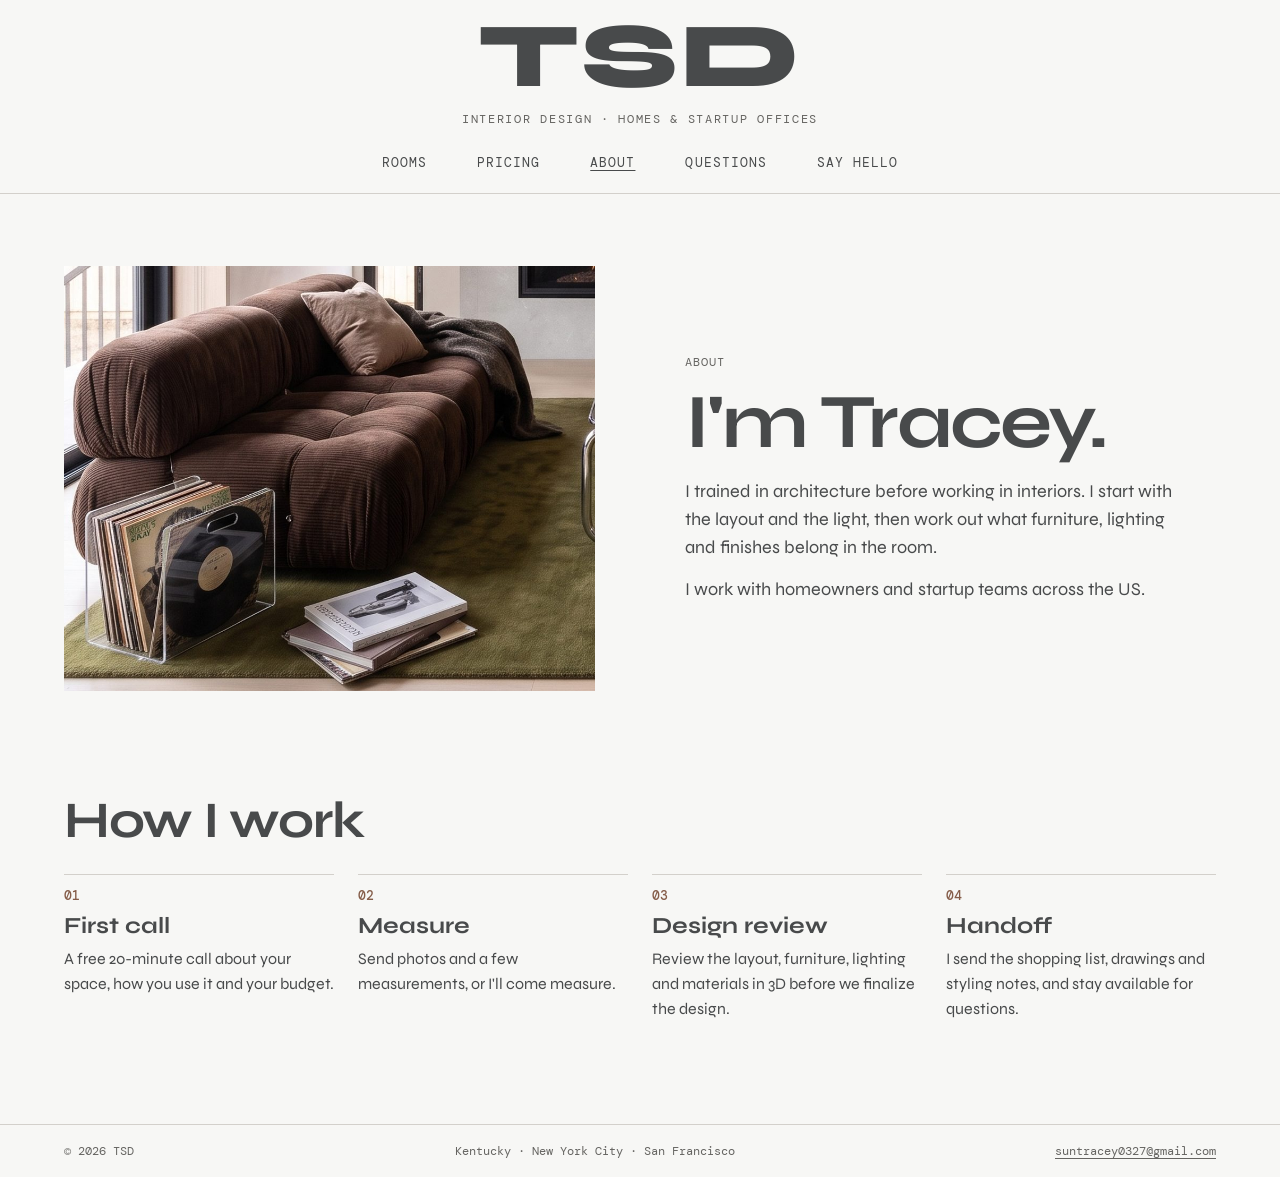
==== about/index.html @ 94e39e54 "Give each TSD navigation tab its own page" ====
<!doctype html>
<html lang="en">
<head>
<meta charset="utf-8">
<meta name="viewport" content="width=device-width, initial-scale=1">
<title>About · TSD Interior Design</title>
<meta name="description" content="Meet Tracey, an interior designer trained in architecture, and see how she works with homeowners and startup teams.">
<link rel="canonical" href="https://tsd.suntracey.workers.dev/about/">
<link rel="icon" href="../assets/favicon.svg" type="image/svg+xml">
<link rel="stylesheet" href="../style.css">
</head>
<body>
<a class="skip" href="#main">Skip to content</a>
<header class="top">
  <a class="top__title" href="../">TSD</a>
  <p class="top__sub">Interior design · homes &amp; startup offices</p>
  <nav class="top__nav" aria-label="Main">
    <a href="../rooms/">Rooms</a>
    <a href="../pricing/">Pricing</a>
    <a href="../about/" aria-current="page">About</a>
    <a href="../questions/">Questions</a>
    <a href="../contact/">Say hello</a>
  </nav>
</header>

<main id="main" class="page wrap">
  <section class="hello">
    <div class="hello__pic"><img src="../assets/detail-den-sofa.jpg" alt="Brown corduroy sofa with a rack of records and a stack of books on a green rug" loading="lazy"></div>
    <div class="hello__text">
      <p class="label">About</p>
      <h1>I'm Tracey.</h1>
      <p>I trained in architecture before working in interiors. I start with the layout and the light, then work out what furniture, lighting and finishes belong in the room.</p>
      <p>I work with homeowners and startup teams across the US.</p>
    </div>
  </section>

  <section class="steps-sec" id="process">
    <h2>How I work</h2>
    <ol class="steps">
      <li><b>01</b><h3>First call</h3><p>A free 20-minute call about your space, how you use it and your budget.</p></li>
      <li><b>02</b><h3>Measure</h3><p>Send photos and a few measurements, or I'll come measure.</p></li>
      <li><b>03</b><h3>Design review</h3><p>Review the layout, furniture, lighting and materials in 3D before we finalize the design.</p></li>
      <li><b>04</b><h3>Handoff</h3><p>I send the shopping list, drawings and styling notes, and stay available for questions.</p></li>
    </ol>
  </section>
</main>

<footer class="foot">
  <div class="foot__row"><span>© 2026 TSD</span><span>Kentucky · New York City · San Francisco</span><a href="mailto:suntracey0327@gmail.com">suntracey0327@gmail.com</a></div>
</footer>
</body>
</html>
---- style.css ----
@import url("https://fonts.googleapis.com/css2?family=DM+Mono:wght@400;500&family=Syne:wght@400;700;800&display=swap");

:root {
  --linen: #F7F7F5;
  --white: #FFFFFF;
  --stone: #D3D0CB;
  --grey: #656461;
  --charcoal: #484A4B;
  --accent: #855D49;
  --syne: "Syne", system-ui, sans-serif;
  --mono: "DM Mono", ui-monospace, monospace;
  --pad: clamp(20px, 5vw, 72px);
  --space: clamp(56px, 8vw, 112px);
}

*, *::before, *::after { box-sizing: border-box; }
body { margin: 0; background: var(--linen); color: var(--charcoal); font-family: var(--syne); font-size: 18px; line-height: 1.55; }
img { display: block; max-width: 100%; }
figure { margin: 0; }
a { color: inherit; text-underline-offset: 0.22em; }
a:hover { color: var(--accent); }
button, input, select, textarea { font: inherit; color: inherit; }
:focus-visible { outline: 2px solid var(--accent); outline-offset: 4px; }
h1, h2, h3 { font-weight: 700; line-height: 1.08; }
h1 { font-size: clamp(38px, 6vw, 84px); letter-spacing: -0.035em; margin: 0; }
h2 { font-size: clamp(30px, 4vw, 54px); letter-spacing: -0.025em; margin: 0; }
h3 { font-size: 23px; margin: 0; }
.wrap { max-width: 1440px; margin-inline: auto; padding-inline: var(--pad); }
.skip { position: absolute; left: -9999px; }
.skip:focus { left: 16px; top: 16px; z-index: 10; background: var(--white); padding: 8px 12px; }
.label, .cap, .text-link {
  font-family: var(--mono);
  font-size: 12px;
  letter-spacing: 0.08em;
  text-transform: uppercase;
}
.label { color: var(--grey); margin: 0 0 10px; }
.cap { color: var(--grey); margin: 10px 0 0; }
.text-link { display: inline-block; padding-block: 8px; }
.btn {
  display: inline-flex;
  align-items: center;
  justify-content: center;
  gap: 10px;
  min-height: 44px;
  padding: 10px 16px;
  background: var(--charcoal);
  border: 1px solid var(--charcoal);
  color: var(--white);
  font-family: var(--mono);
  font-size: 13px;
  text-decoration: none;
  cursor: pointer;
}
.btn:hover { background: var(--accent); border-color: var(--accent); color: var(--white); }

/* Shared masthead */
.top { text-align: center; padding: 10px var(--pad) 8px; border-bottom: 1px solid var(--stone); }
.top__title { display: inline-block; font-weight: 800; font-size: clamp(54px, 8vw, 92px); line-height: 1; letter-spacing: 0.02em; text-decoration: none; }
.top__sub { margin: 8px 0 12px; font-family: var(--mono); font-size: 12px; letter-spacing: 0.14em; text-transform: uppercase; color: var(--grey); }
.top__nav { display: flex; flex-wrap: wrap; justify-content: center; gap: 0 clamp(12px, 4vw, 50px); font-family: var(--mono); font-size: 13px; letter-spacing: 0.08em; text-transform: uppercase; }
.top__nav a { display: grid; place-items: center; min-height: 44px; text-decoration: none; }
.top__nav a:hover, .top__nav a[aria-current] { text-decoration: underline; }

/* Standalone pages */
.page { padding-block: clamp(36px, 6vw, 72px) var(--space); }
.page__title { margin-bottom: 24px; }

/* Homepage and navigation pages */
.cover img { width: 100%; height: clamp(340px, calc(100svh - 185px), 780px); object-fit: cover; object-position: 50% 62%; }
.intro { display: grid; grid-template-columns: minmax(0, 7fr) minmax(0, 4fr); gap: 5vw; align-items: end; padding-block: var(--space); }
.intro h1 { max-width: 15ch; }
.intro p { max-width: 36ch; margin: 0 0 10px; }
.rooms__head { display: flex; flex-wrap: wrap; justify-content: space-between; align-items: end; gap: 12px 24px; border-top: 1px solid var(--stone); padding: 24px 0; }
.room-grid { display: grid; grid-template-columns: repeat(4, minmax(0, 1fr)); gap: 20px 16px; }
.room-grid a { text-decoration: none; }
.room-grid a:hover span { text-decoration: underline; }
.room-grid img { width: 100%; aspect-ratio: 4 / 5; object-fit: cover; }
.room-grid span { display: block; margin-top: 8px; font-family: var(--mono); font-size: 13px; }
.study { margin-top: clamp(40px, 6vw, 76px); }
.study h3 { margin-bottom: 16px; }
.study__images { display: grid; grid-template-columns: repeat(2, minmax(0, 1fr)); gap: 16px; }
.study__images img { width: 100%; aspect-ratio: 1654 / 1376; object-fit: cover; }
.hello { display: grid; grid-template-columns: minmax(0, 1fr) minmax(0, 1fr); align-items: center; gap: clamp(24px, 7vw, 100px); }
.hello__pic img { width: 100%; aspect-ratio: 5 / 4; object-fit: cover; }
.hello__text p:not(.label) { max-width: 45ch; margin: 14px 0 0; }
.steps-sec { margin-top: var(--space); }
.steps { list-style: none; margin: 26px 0 0; padding: 0; display: grid; grid-template-columns: repeat(4, minmax(0, 1fr)); gap: 24px; }
.steps li { border-top: 1px solid var(--stone); padding-top: 12px; }
.steps b { display: block; margin-bottom: 10px; font: 500 13px var(--mono); color: var(--accent); }
.steps p { margin: 8px 0 0; font-size: 16px; }
.faq-sec, .contact { display: grid; grid-template-columns: minmax(0, 4fr) minmax(0, 7fr); gap: 5vw; }
.faq { border-top: 1px solid var(--stone); }
.faq details { border-bottom: 1px solid var(--stone); padding: 16px 0; }
.faq summary { cursor: pointer; list-style: none; display: flex; justify-content: space-between; gap: 16px; font-weight: 700; }
.faq summary::-webkit-details-marker { display: none; }
.faq summary::after { content: "+"; font-family: var(--mono); color: var(--accent); }
.faq details[open] summary::after { content: "−"; }
.faq details p { margin: 8px 0 0; max-width: 62ch; }
.contact__mail { display: inline-block; margin-top: 14px; overflow-wrap: anywhere; }
.form { display: grid; gap: 16px; }
.form label { display: grid; gap: 4px; font-family: var(--mono); font-size: 13px; }
.form input, .form select, .form textarea {
  width: 100%;
  min-height: 44px;
  padding: 8px 10px;
  border: 1px solid var(--stone);
  border-radius: 0;
  background: var(--white);
  font: 400 17px var(--syne);
}
.form textarea { resize: vertical; }
.form .btn { justify-self: start; }
.form__note { margin: 0; font-size: 14px; color: var(--grey); }

/* Project */
.col, .pp { margin: 0 auto; padding: clamp(36px, 6vw, 72px) var(--pad) var(--space); }
.col { max-width: 1280px; }
.story { max-width: 62ch; margin-top: 20px; }
.story p { margin: 0; }
.facts { display: flex; flex-wrap: wrap; gap: 12px 40px; margin: 24px 0 0; font-family: var(--mono); font-size: 13px; }
.facts dt { color: var(--grey); text-transform: uppercase; font-size: 11px; letter-spacing: 0.08em; }
.facts dd { margin: 4px 0 0; }
.room { margin-top: var(--space); }
.room h2 { margin-bottom: 16px; }
.compare { position: relative; aspect-ratio: 1654 / 1376; overflow: hidden; background: var(--stone); user-select: none; }
.compare img { position: absolute; inset: 0; width: 100%; height: 100%; object-fit: cover; }
.compare__tag { position: absolute; top: 12px; background: var(--linen); font: 400 12px var(--mono); padding: 5px 8px; }
.compare__tag--left { left: 12px; }
.compare__tag--right { right: 12px; }
.compare__divider { position: absolute; inset: 0 auto 0 50%; width: 2px; margin-left: -1px; background: var(--white); pointer-events: none; }
.compare__knob { position: absolute; top: 50%; left: 50%; transform: translate(-50%, -50%); width: 44px; height: 44px; border-radius: 50%; background: var(--charcoal); color: var(--white); display: grid; place-items: center; }
.compare input[type="range"] { position: absolute; inset: 0; width: 100%; height: 100%; margin: 0; appearance: none; -webkit-appearance: none; background: transparent; cursor: ew-resize; }
.compare input[type="range"]::-webkit-slider-thumb { -webkit-appearance: none; appearance: none; width: 44px; height: 44px; background: transparent; }
.compare input[type="range"]::-moz-range-thumb { width: 44px; height: 44px; background: transparent; border: 0; }
.compare input[type="range"]:focus-visible { outline-offset: -4px; outline-color: var(--white); }
.stack, .stack .pair { display: grid; gap: 16px; }
.stack .pair { grid-template-columns: repeat(2, minmax(0, 1fr)); }
.stack img { width: 100%; aspect-ratio: 2 / 1; object-fit: cover; }
.stack .pair img { aspect-ratio: 4 / 5; }
.pn { display: flex; flex-wrap: wrap; justify-content: space-between; gap: 16px; margin-top: 32px; font-family: var(--mono); font-size: 13px; }

/* Pricing */
.pp { max-width: 1180px; }
.pp h2 { font-size: clamp(25px, 3vw, 36px); margin: 42px 0 14px; }
.pp__lede, .pp__list, .pp > p { max-width: 62ch; }
.pp__lede { margin: 14px 0 28px; }
.pp__list { padding-left: 20px; display: grid; gap: 8px; }
.tabs { display: inline-flex; border-bottom: 1px solid var(--stone); margin-bottom: 20px; }
.tab { min-height: 44px; padding: 8px 16px; margin-bottom: -1px; border: 0; border-bottom: 2px solid transparent; background: none; cursor: pointer; font-family: var(--mono); font-size: 14px; }
.tab[aria-pressed="true"] { border-bottom-color: var(--charcoal); font-weight: 500; }
.calc { display: flex; flex-wrap: wrap; align-items: center; gap: 10px 14px; }
.calc label { font-weight: 700; }
.calc input { width: 7.5em; min-height: 44px; border: 1px solid var(--stone); border-radius: 0; padding: 8px 10px; background: var(--white); font: 400 16px var(--mono); }
.calc span { font: 400 13px var(--mono); }
.calc-hint, .footnote { color: var(--grey); font-size: 15px; }
.calc-hint { margin: 8px 0 24px; }
.cards { display: grid; grid-template-columns: repeat(3, minmax(0, 1fr)); gap: 24px; }
.card { border-top: 1px solid var(--charcoal); padding-top: 16px; display: flex; flex-direction: column; gap: 8px; }
.card p { margin: 0; }
.card__blurb { font-size: 16px; }
.card__rate strong { font-size: 32px; line-height: 1; }
.card__rate span, .card__meta { font: 400 12px var(--mono); }
.card__rate span { margin-left: 8px; }
.card__fee { font-weight: 700; }
.card__meta { color: var(--grey); }
.card ul { border-top: 1px solid var(--stone); margin: 6px 0 0; padding: 12px 0 0 18px; display: grid; gap: 4px; flex-grow: 1; font-size: 15px; }
.choose { align-self: start; padding-block: 10px; font: 400 13px var(--mono); }
.footnote { margin-top: 20px; }

.foot { padding: 18px var(--pad); border-top: 1px solid var(--stone); }
.foot__row { display: flex; flex-wrap: wrap; justify-content: space-between; gap: 8px 24px; color: var(--grey); font: 400 12px var(--mono); }

@media (max-width: 820px) {
  .intro, .faq-sec, .contact { grid-template-columns: minmax(0, 1fr); gap: 20px; }
  .room-grid, .steps { grid-template-columns: repeat(2, minmax(0, 1fr)); }
  .cards { grid-template-columns: minmax(0, 1fr); }
}
@media (max-width: 560px) {
  .top__sub { font-size: 11px; }
  .top__nav { font-size: 12px; }
  .cover img { height: 58svh; min-height: 280px; }
  .hello, .study__images { grid-template-columns: minmax(0, 1fr); }
  .foot__row { flex-direction: column; }
}
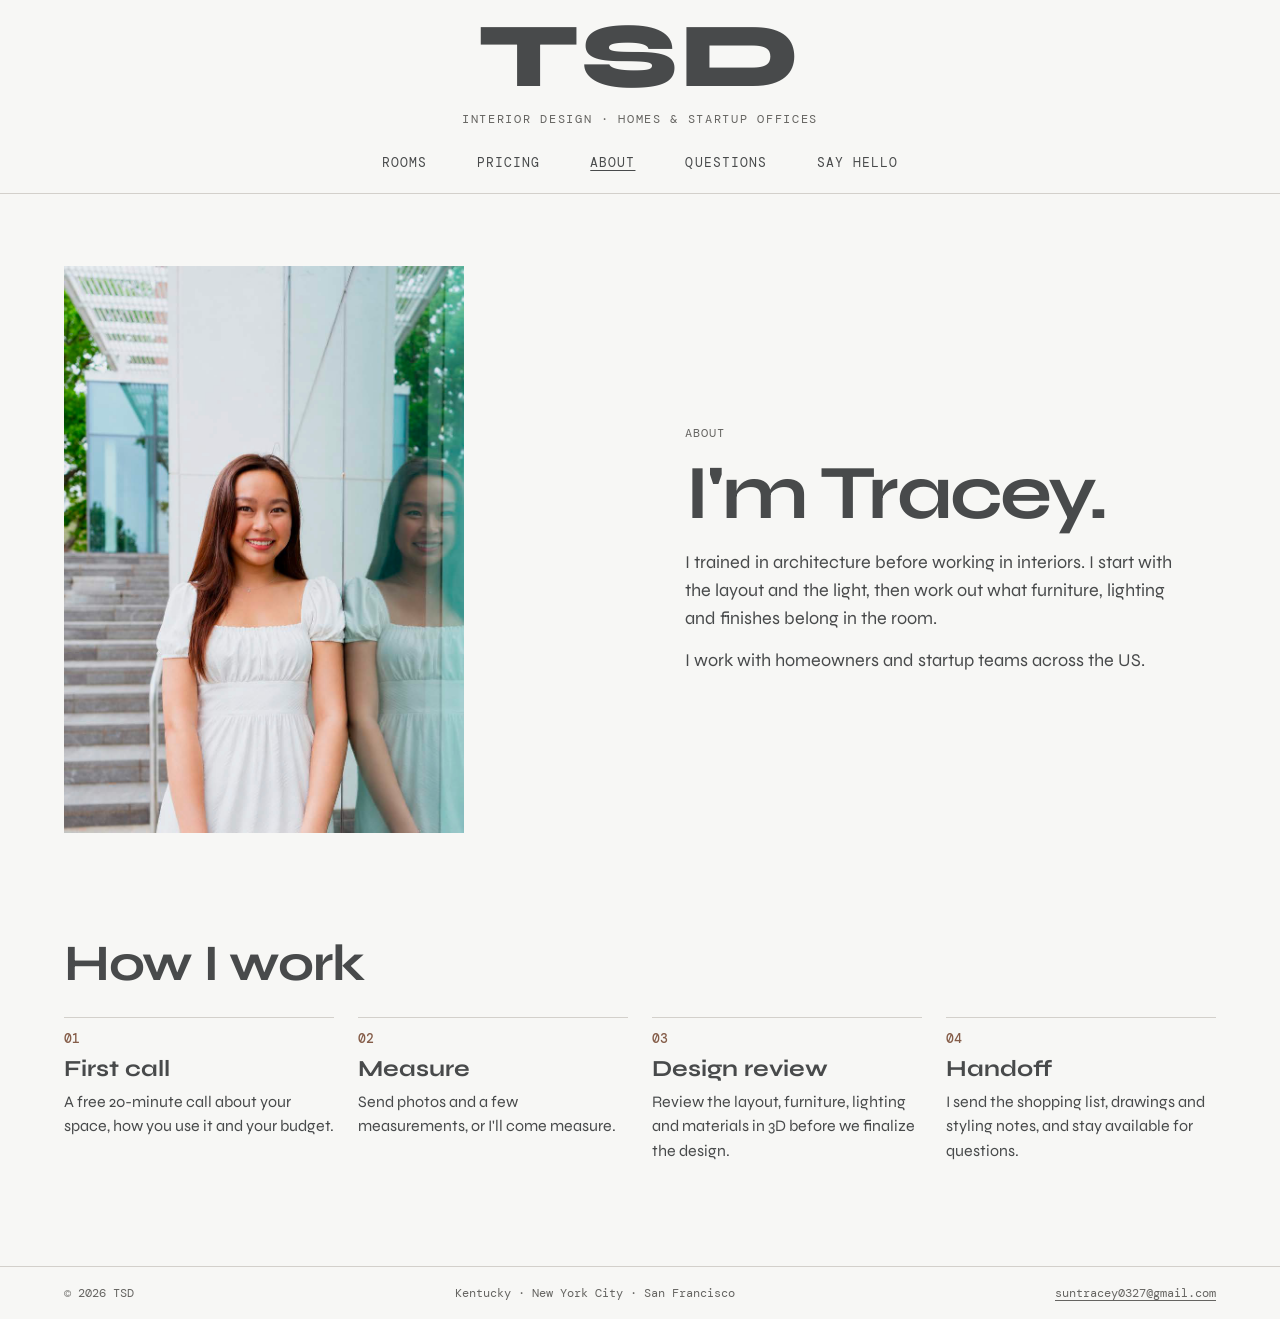
==== commit 7945701c: "Use Tracey’s portrait on the About page" ====
--- a/about/index.html
+++ b/about/index.html
@@ -25,7 +25,7 @@
 
 <main id="main" class="page wrap">
   <section class="hello">
-    <div class="hello__pic"><img src="../assets/detail-den-sofa.jpg" alt="Brown corduroy sofa with a rack of records and a stack of books on a green rug" loading="lazy"></div>
+    <div class="hello__pic"><img src="../assets/tracey-portrait.jpg" width="857" height="1216" alt="Portrait of Tracey beside a glass wall"></div>
     <div class="hello__text">
       <p class="label">About</p>
       <h1>I'm Tracey.</h1>
--- a/style.css
+++ b/style.css
@@ -81,8 +81,9 @@
 .study h3 { margin-bottom: 16px; }
 .study__images { display: grid; grid-template-columns: repeat(2, minmax(0, 1fr)); gap: 16px; }
 .study__images img { width: 100%; aspect-ratio: 1654 / 1376; object-fit: cover; }
+.study__plan { margin-top: 24px; }
 .hello { display: grid; grid-template-columns: minmax(0, 1fr) minmax(0, 1fr); align-items: center; gap: clamp(24px, 7vw, 100px); }
-.hello__pic img { width: 100%; aspect-ratio: 5 / 4; object-fit: cover; }
+.hello__pic img { width: 100%; max-width: 400px; height: auto; }
 .hello__text p:not(.label) { max-width: 45ch; margin: 14px 0 0; }
 .steps-sec { margin-top: var(--space); }
 .steps { list-style: none; margin: 26px 0 0; padding: 0; display: grid; grid-template-columns: repeat(4, minmax(0, 1fr)); gap: 24px; }
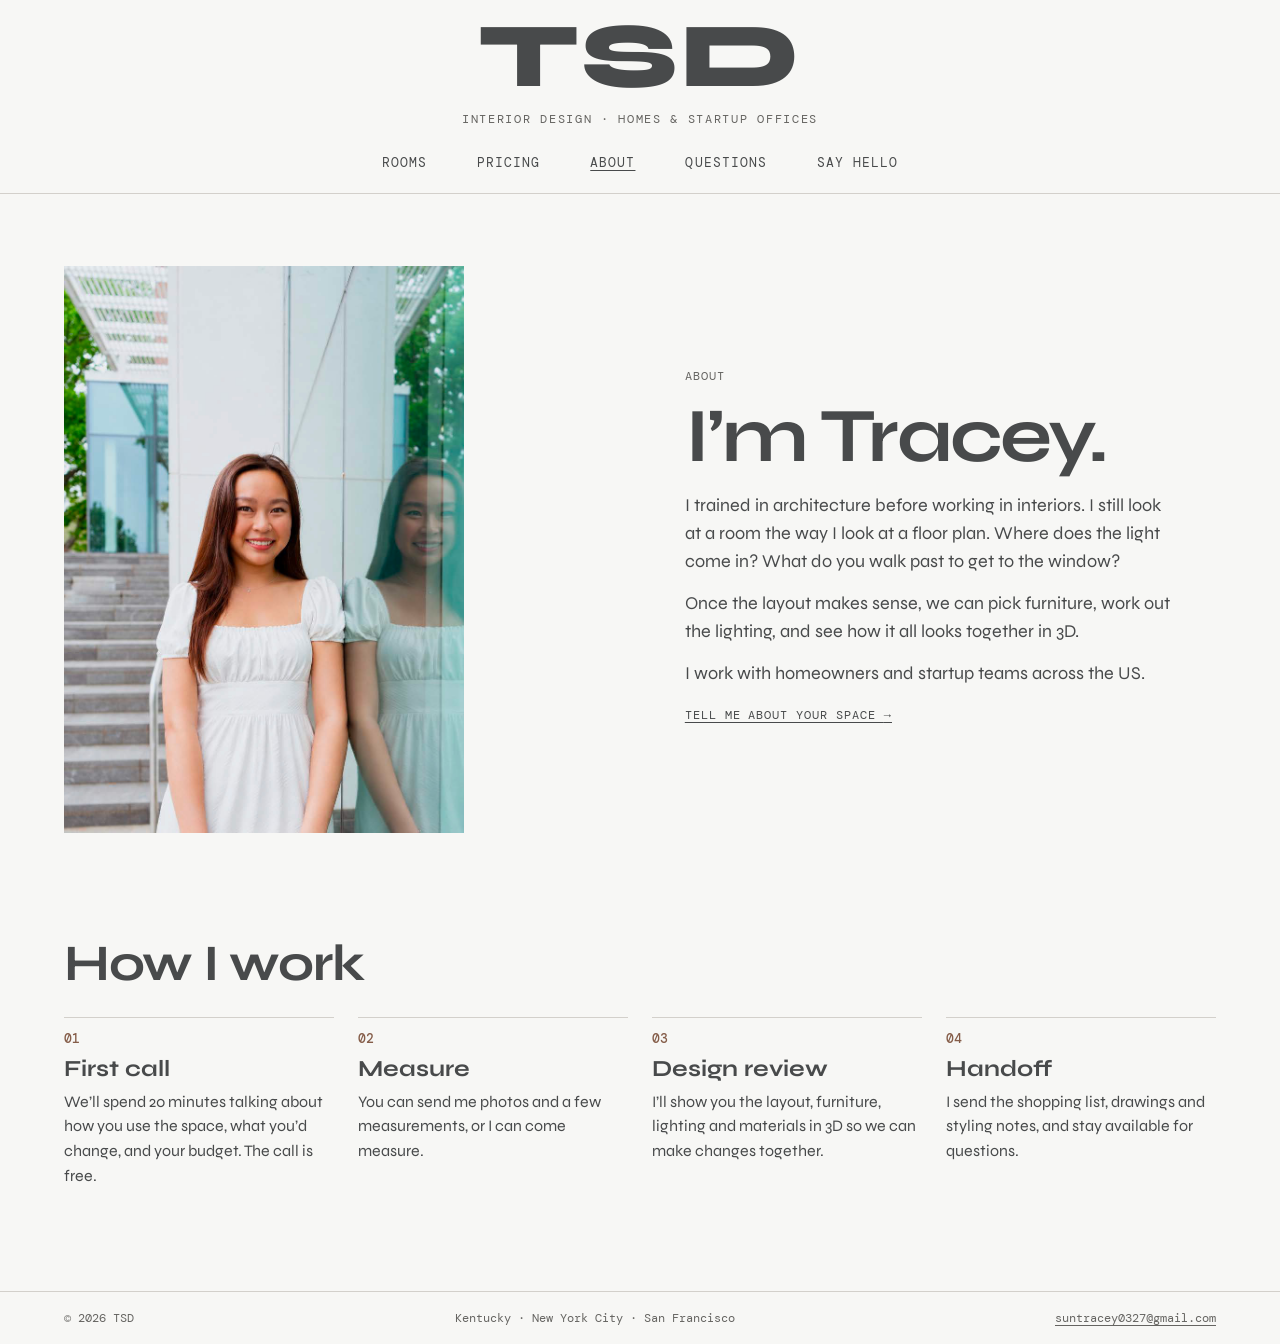
==== commit 01b93e90: "Give the TSD portfolio a more personal voice" ====
--- a/about/index.html
+++ b/about/index.html
@@ -28,18 +28,20 @@
     <div class="hello__pic"><img src="../assets/tracey-portrait.jpg" width="857" height="1216" alt="Portrait of Tracey beside a glass wall"></div>
     <div class="hello__text">
       <p class="label">About</p>
-      <h1>I'm Tracey.</h1>
-      <p>I trained in architecture before working in interiors. I start with the layout and the light, then work out what furniture, lighting and finishes belong in the room.</p>
+      <h1>I’m Tracey.</h1>
+      <p>I trained in architecture before working in interiors. I still look at a room the way I look at a floor plan. Where does the light come in? What do you walk past to get to the window?</p>
+      <p>Once the layout makes sense, we can pick furniture, work out the lighting, and see how it all looks together in 3D.</p>
       <p>I work with homeowners and startup teams across the US.</p>
+      <a class="text-link" href="../contact/">Tell me about your space <span aria-hidden="true">→</span></a>
     </div>
   </section>
 
   <section class="steps-sec" id="process">
     <h2>How I work</h2>
     <ol class="steps">
-      <li><b>01</b><h3>First call</h3><p>A free 20-minute call about your space, how you use it and your budget.</p></li>
-      <li><b>02</b><h3>Measure</h3><p>Send photos and a few measurements, or I'll come measure.</p></li>
-      <li><b>03</b><h3>Design review</h3><p>Review the layout, furniture, lighting and materials in 3D before we finalize the design.</p></li>
+      <li><b>01</b><h3>First call</h3><p>We’ll spend 20 minutes talking about how you use the space, what you’d change, and your budget. The call is free.</p></li>
+      <li><b>02</b><h3>Measure</h3><p>You can send me photos and a few measurements, or I can come measure.</p></li>
+      <li><b>03</b><h3>Design review</h3><p>I’ll show you the layout, furniture, lighting and materials in 3D so we can make changes together.</p></li>
       <li><b>04</b><h3>Handoff</h3><p>I send the shopping list, drawings and styling notes, and stay available for questions.</p></li>
     </ol>
   </section>
--- a/style.css
+++ b/style.css
@@ -67,10 +67,15 @@
 .page__title { margin-bottom: 24px; }
 
 /* Homepage and navigation pages */
-.cover img { width: 100%; height: clamp(340px, calc(100svh - 185px), 780px); object-fit: cover; object-position: 50% 62%; }
-.intro { display: grid; grid-template-columns: minmax(0, 7fr) minmax(0, 4fr); gap: 5vw; align-items: end; padding-block: var(--space); }
-.intro h1 { max-width: 15ch; }
-.intro p { max-width: 36ch; margin: 0 0 10px; }
+.intro { display: grid; grid-template-columns: minmax(0, 4fr) minmax(0, 7fr); gap: clamp(28px, 5vw, 72px); align-items: center; padding-block: clamp(28px, 4vw, 56px) var(--space); }
+.intro__portrait { width: clamp(80px, 8vw, 112px); height: auto; aspect-ratio: 1; object-fit: cover; object-position: 50% 62%; margin-bottom: 18px; }
+.intro h1 { font-size: clamp(38px, 5vw, 76px); text-wrap: balance; }
+.intro p { max-width: 39ch; margin: 16px 0 20px; }
+.intro__links { display: flex; flex-wrap: wrap; align-items: center; gap: 8px 20px; }
+.cover img { width: 100%; height: auto; aspect-ratio: 4 / 3; object-fit: cover; object-position: 50% 70%; }
+.cover__caption { display: flex; flex-wrap: wrap; justify-content: space-between; gap: 4px 12px; }
+.cover__caption a { color: var(--charcoal); }
+.cover__caption a:hover { color: var(--accent); }
 .rooms__head { display: flex; flex-wrap: wrap; justify-content: space-between; align-items: end; gap: 12px 24px; border-top: 1px solid var(--stone); padding: 24px 0; }
 .room-grid { display: grid; grid-template-columns: repeat(4, minmax(0, 1fr)); gap: 20px 16px; }
 .room-grid a { text-decoration: none; }
@@ -78,13 +83,13 @@
 .room-grid img { width: 100%; aspect-ratio: 4 / 5; object-fit: cover; }
 .room-grid span { display: block; margin-top: 8px; font-family: var(--mono); font-size: 13px; }
 .study { margin-top: clamp(40px, 6vw, 76px); }
-.study h3 { margin-bottom: 16px; }
+.study__note { max-width: 58ch; margin: 8px 0 18px; }
 .study__images { display: grid; grid-template-columns: repeat(2, minmax(0, 1fr)); gap: 16px; }
 .study__images img { width: 100%; aspect-ratio: 1654 / 1376; object-fit: cover; }
-.study__plan { margin-top: 24px; }
 .hello { display: grid; grid-template-columns: minmax(0, 1fr) minmax(0, 1fr); align-items: center; gap: clamp(24px, 7vw, 100px); }
 .hello__pic img { width: 100%; max-width: 400px; height: auto; }
 .hello__text p:not(.label) { max-width: 45ch; margin: 14px 0 0; }
+.hello__text .text-link { margin-top: 10px; }
 .steps-sec { margin-top: var(--space); }
 .steps { list-style: none; margin: 26px 0 0; padding: 0; display: grid; grid-template-columns: repeat(4, minmax(0, 1fr)); gap: 24px; }
 .steps li { border-top: 1px solid var(--stone); padding-top: 12px; }
@@ -98,6 +103,7 @@
 .faq summary::after { content: "+"; font-family: var(--mono); color: var(--accent); }
 .faq details[open] summary::after { content: "−"; }
 .faq details p { margin: 8px 0 0; max-width: 62ch; }
+.contact__intro { max-width: 36ch; margin: 14px 0 0; }
 .contact__mail { display: inline-block; margin-top: 14px; overflow-wrap: anywhere; }
 .form { display: grid; gap: 16px; }
 .form label { display: grid; gap: 4px; font-family: var(--mono); font-size: 13px; }
@@ -173,14 +179,14 @@
 .foot__row { display: flex; flex-wrap: wrap; justify-content: space-between; gap: 8px 24px; color: var(--grey); font: 400 12px var(--mono); }
 
 @media (max-width: 820px) {
-  .intro, .faq-sec, .contact { grid-template-columns: minmax(0, 1fr); gap: 20px; }
+  .intro { grid-template-columns: minmax(0, 1fr); }
+  .faq-sec, .contact { grid-template-columns: minmax(0, 1fr); gap: 20px; }
   .room-grid, .steps { grid-template-columns: repeat(2, minmax(0, 1fr)); }
   .cards { grid-template-columns: minmax(0, 1fr); }
 }
 @media (max-width: 560px) {
   .top__sub { font-size: 11px; }
   .top__nav { font-size: 12px; }
-  .cover img { height: 58svh; min-height: 280px; }
   .hello, .study__images { grid-template-columns: minmax(0, 1fr); }
   .foot__row { flex-direction: column; }
 }
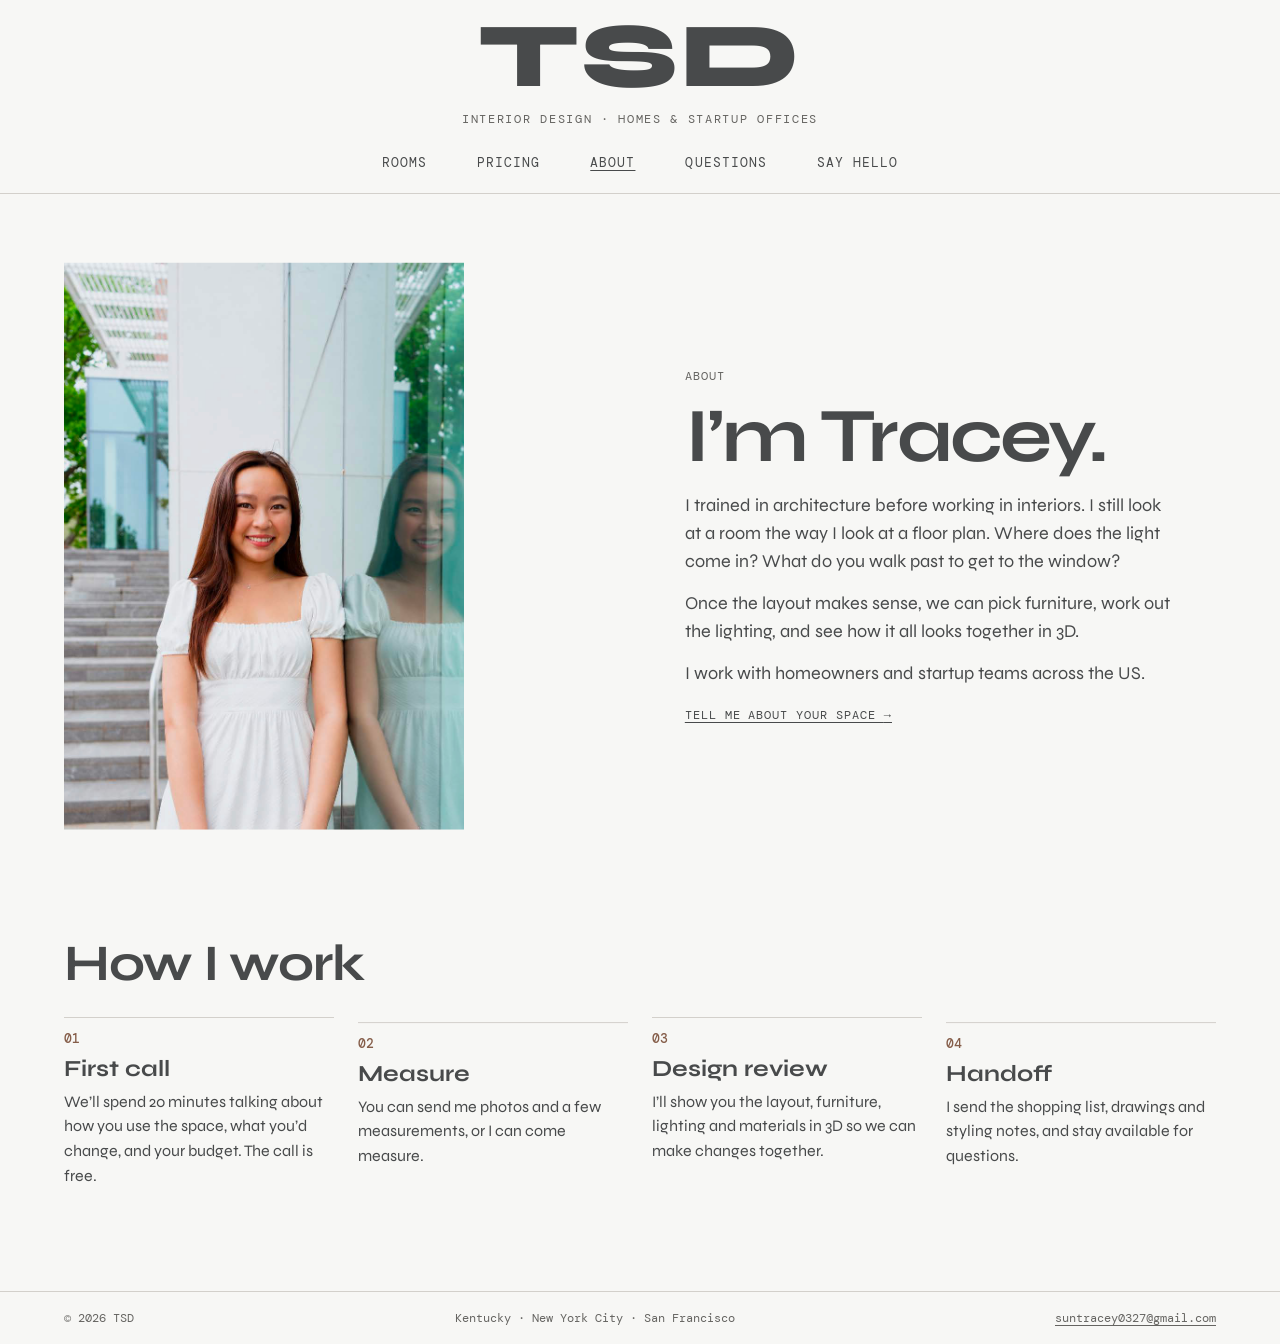
==== commit c8b65a38: "Add scroll movement on every page: rising text, image wipes, cover drift, offset image columns, prog" ====
--- a/about/index.html
+++ b/about/index.html
@@ -50,5 +50,6 @@
 <footer class="foot">
   <div class="foot__row"><span>© 2026 TSD</span><span>Kentucky · New York City · San Francisco</span><a href="mailto:suntracey0327@gmail.com">suntracey0327@gmail.com</a></div>
 </footer>
+<script src="../motion.js"></script>
 </body>
 </html>
--- a/style.css
+++ b/style.css
@@ -67,15 +67,10 @@
 .page__title { margin-bottom: 24px; }
 
 /* Homepage and navigation pages */
-.intro { display: grid; grid-template-columns: minmax(0, 4fr) minmax(0, 7fr); gap: clamp(28px, 5vw, 72px); align-items: center; padding-block: clamp(28px, 4vw, 56px) var(--space); }
-.intro__portrait { width: clamp(80px, 8vw, 112px); height: auto; aspect-ratio: 1; object-fit: cover; object-position: 50% 62%; margin-bottom: 18px; }
-.intro h1 { font-size: clamp(38px, 5vw, 76px); text-wrap: balance; }
-.intro p { max-width: 39ch; margin: 16px 0 20px; }
-.intro__links { display: flex; flex-wrap: wrap; align-items: center; gap: 8px 20px; }
-.cover img { width: 100%; height: auto; aspect-ratio: 4 / 3; object-fit: cover; object-position: 50% 70%; }
-.cover__caption { display: flex; flex-wrap: wrap; justify-content: space-between; gap: 4px 12px; }
-.cover__caption a { color: var(--charcoal); }
-.cover__caption a:hover { color: var(--accent); }
+.cover img { width: 100%; height: clamp(340px, calc(100svh - 185px), 780px); object-fit: cover; object-position: 50% 62%; }
+.intro { display: grid; grid-template-columns: minmax(0, 7fr) minmax(0, 4fr); gap: 5vw; align-items: end; padding-block: var(--space); }
+.intro h1 { max-width: 15ch; }
+.intro p { max-width: 36ch; margin: 0 0 10px; }
 .rooms__head { display: flex; flex-wrap: wrap; justify-content: space-between; align-items: end; gap: 12px 24px; border-top: 1px solid var(--stone); padding: 24px 0; }
 .room-grid { display: grid; grid-template-columns: repeat(4, minmax(0, 1fr)); gap: 20px 16px; }
 .room-grid a { text-decoration: none; }
@@ -179,14 +174,26 @@
 .foot__row { display: flex; flex-wrap: wrap; justify-content: space-between; gap: 8px 24px; color: var(--grey); font: 400 12px var(--mono); }
 
 @media (max-width: 820px) {
-  .intro { grid-template-columns: minmax(0, 1fr); }
-  .faq-sec, .contact { grid-template-columns: minmax(0, 1fr); gap: 20px; }
+  .intro, .faq-sec, .contact { grid-template-columns: minmax(0, 1fr); gap: 20px; }
   .room-grid, .steps { grid-template-columns: repeat(2, minmax(0, 1fr)); }
   .cards { grid-template-columns: minmax(0, 1fr); }
 }
 @media (max-width: 560px) {
   .top__sub { font-size: 11px; }
   .top__nav { font-size: 12px; }
+  .cover img { height: 58svh; min-height: 280px; }
   .hello, .study__images { grid-template-columns: minmax(0, 1fr); }
   .foot__row { flex-direction: column; }
 }
+
+/* Scroll movement (added by motion.js; off for reduced motion) */
+.prog { position: fixed; left: 0; top: 0; z-index: 20; width: 100%; height: 3px; background: var(--accent); transform-origin: left; transform: scaleX(0); }
+.cover { overflow: hidden; }
+.cover img { will-change: transform; }
+.js [data-m] { opacity: 0; transform: translateY(44px); transition: opacity .8s ease, transform .9s cubic-bezier(.2,.7,.2,1); }
+.js [data-m].in { opacity: 1; transform: none; }
+.js [data-m] img, .js img[data-m], .js .compare[data-m] { clip-path: inset(0 0 100% 0); transition: clip-path 1.2s cubic-bezier(.2,.7,.2,1), opacity .8s ease, transform .9s cubic-bezier(.2,.7,.2,1); transition-delay: inherit; }
+.js [data-m].in img, .js img[data-m].in, .js .compare[data-m].in { clip-path: inset(0 0 0 0); }
+.js .compare[data-m] img { clip-path: none; }
+.room-grid a img { transition: scale .6s cubic-bezier(.2,.7,.2,1); }
+.room-grid a:hover img { scale: 1.04; }
